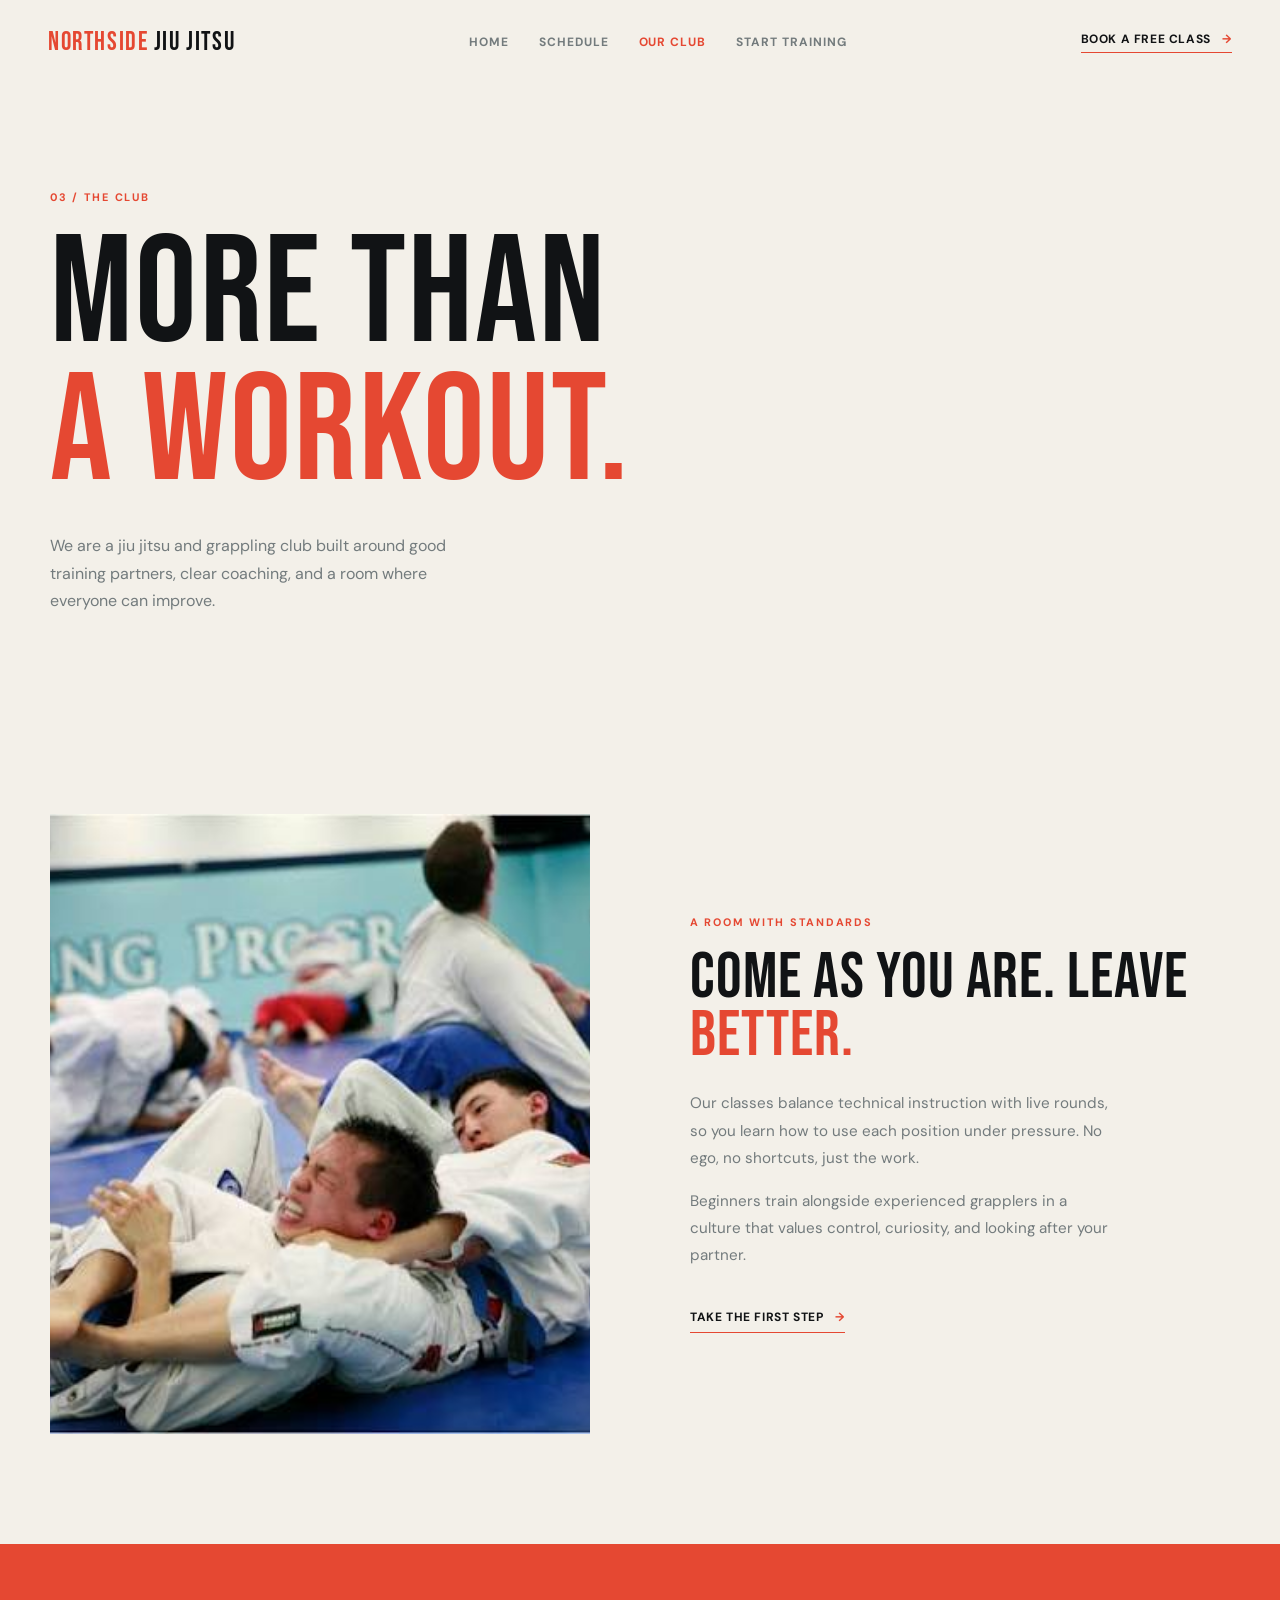
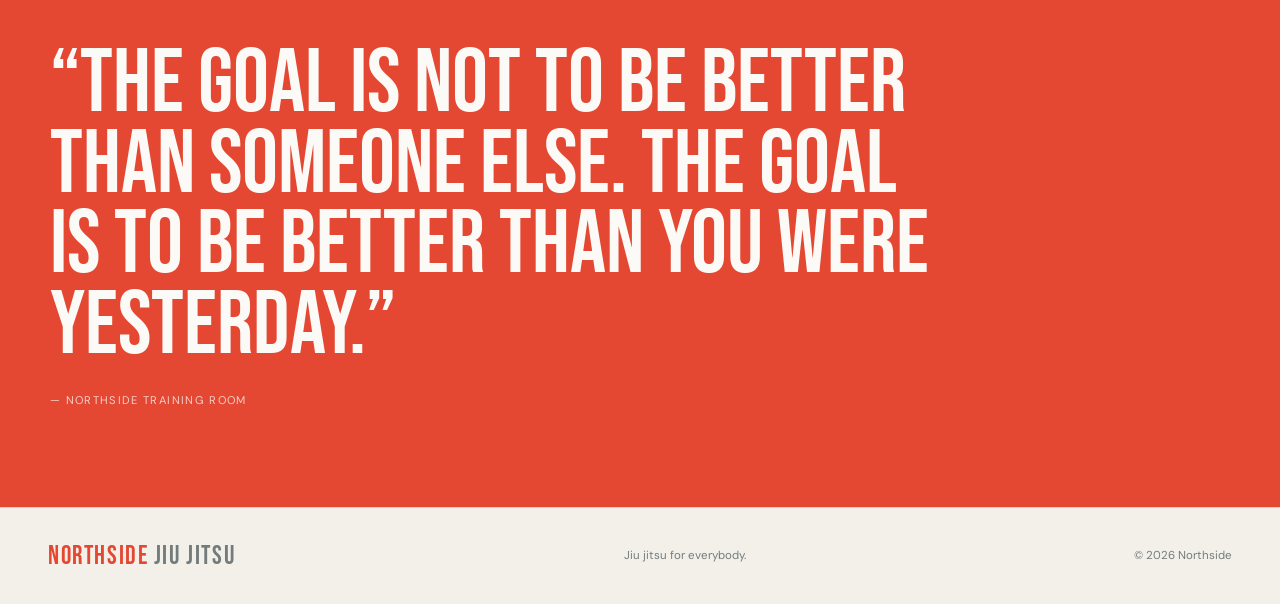
==== about.html @ 99dbfb48 "Add files via upload" ====
<!DOCTYPE html>
<html lang="en">
<head><meta charset="UTF-8"><meta name="viewport" content="width=device-width, initial-scale=1.0"><title>Our club | Northside Jiu Jitsu</title><link rel="preconnect" href="https://fonts.googleapis.com"><link rel="preconnect" href="https://fonts.gstatic.com" crossorigin><link href="https://fonts.googleapis.com/css2?family=Barlow+Condensed:wght@500;600;700&family=Bebas+Neue&family=DM+Sans:wght@400;500;700&display=swap" rel="stylesheet"><link rel="stylesheet" href="styles.css"></head>
<body><header class="site-header dark"><a class="logo" href="index.html"><span>Northside</span> Jiu Jitsu</a><button class="menu-toggle" type="button" aria-label="Open navigation" aria-expanded="false">Menu</button><nav class="site-nav" aria-label="Main navigation"><a href="index.html">Home</a><a href="shop.html">Schedule</a><a class="active" href="about.html">Our club</a><a href="contacts.html">Start training</a></nav><a class="header-link" href="contacts.html">Book a free class <span>&rarr;</span></a></header>
	<main><section class="page-hero page-width"><p class="eyebrow">03 / The club</p><h1>More than<br><em>a workout.</em></h1><p class="hero-text">We are a jiu jitsu and grappling club built around good training partners, clear coaching, and a room where everyone can improve.</p></section><section class="story-layout page-width section-pad"><div class="story-photo"><img src="images/images (1).jpg" alt="Grapplers drilling a jiu jitsu technique"></div><div class="story-copy"><div class="section-label">A room with standards</div><h2>Come as you are. Leave <em>better.</em></h2><p>Our classes balance technical instruction with live rounds, so you learn how to use each position under pressure. No ego, no shortcuts, just the work.</p><p>Beginners train alongside experienced grapplers in a culture that values control, curiosity, and looking after your partner.</p><a class="text-link" href="contacts.html">Take the first step <span>&rarr;</span></a></div></section><section class="quote-section"><div class="page-width"><p class="quote">“The goal is not to be better than someone else. The goal is to be better than you were yesterday.”</p><p class="quote-credit">— Northside training room</p></div></section></main>
	<footer class="site-footer"><a class="logo" href="index.html"><span>Northside</span> Jiu Jitsu</a><p>Jiu jitsu for everybody.</p><p>&copy; <span data-year></span> Northside</p></footer><script src="script.js"></script></body></html>
---- styles.css ----
:root {
	--black: #111315;
	--charcoal: #1b2022;
	--cream: #f3f0e9;
	--white: #fbfaf7;
	--red: #e54832;
	--red-dark: #b93224;
	--grey: #737b7d;
	--line: #d6d3ca;
}
* { box-sizing: border-box; }
html { scroll-behavior: smooth; }
body { margin: 0; min-width: 320px; background: var(--cream); color: var(--black); font-family: "DM Sans", sans-serif; }
a { color: inherit; text-decoration: none; }
button, input, textarea { font: inherit; }
.page-width { width: min(1180px, calc(100% - 96px)); margin: 0 auto; }
.site-header { position: absolute; top: 0; left: 0; z-index: 10; display: flex; align-items: center; width: 100%; padding: 26px 48px; color: var(--white); }
.site-header.dark { color: var(--black); }
.logo { font-family: "Bebas Neue", sans-serif; font-size: 1.65rem; letter-spacing: .06em; }
.logo span { color: var(--red); }
.site-nav { display: flex; gap: 30px; margin: 0 auto; color: rgba(251,250,247,.68); font-size: .75rem; font-weight: 700; letter-spacing: .08em; text-transform: uppercase; }
.site-header.dark .site-nav { color: var(--grey); }
.site-nav a { transition: color 180ms ease; }
.site-nav a:hover, .site-nav .active { color: var(--red); }
.header-link { border-bottom: 1px solid var(--red); padding-bottom: 5px; font-size: .75rem; font-weight: 700; letter-spacing: .05em; text-transform: uppercase; }
.header-link span, .text-link span, .button span { display: inline-block; margin-left: 8px; color: var(--red); transition: transform 180ms ease; }
.header-link:hover span, .text-link:hover span, .button:hover span { transform: translateX(4px); }
.menu-toggle { display: none; border: 0; background: transparent; color: inherit; cursor: pointer; font-size: .75rem; font-weight: 700; letter-spacing: .08em; text-transform: uppercase; }
.hero-home { position: relative; min-height: 760px; overflow: hidden; background: var(--black); color: var(--white); }
.hero-image { position: absolute; inset: 0; background: linear-gradient(90deg, rgba(9,11,12,.9), rgba(9,11,12,.16) 78%), url("images/Jiu-Jitsu-class-at-The-Ottawa-Jiu-Jitsu-Club.webp") center / cover; transform: scale(1.02); animation: slow-zoom 12s ease-out both; }
.hero-copy { position: relative; z-index: 1; display: flex; flex-direction: column; justify-content: center; min-height: 760px; padding-top: 70px; }
.eyebrow { margin: 0 0 22px; color: var(--red); font-size: .68rem; font-weight: 700; letter-spacing: .16em; text-transform: uppercase; }
.eyebrow.light { color: #ff705b; }
h1, h2 { margin: 0; font-family: "Bebas Neue", sans-serif; font-weight: 400; letter-spacing: .015em; line-height: .9; text-transform: uppercase; }
h1 { max-width: 800px; font-size: clamp(5rem, 11vw, 10.5rem); }
h1 em, h2 em { color: var(--red); font-style: normal; }
.hero-text { max-width: 430px; margin: 30px 0; color: var(--grey); font-size: 1rem; line-height: 1.7; }
.hero-copy .hero-text { color: rgba(251,250,247,.76); }
.button { display: inline-block; width: fit-content; padding: 15px 20px; border: 1px solid var(--red); background: var(--red); color: var(--white); cursor: pointer; font-size: .75rem; font-weight: 700; letter-spacing: .06em; text-transform: uppercase; transition: background 180ms ease, transform 180ms ease; }
.button:hover { background: var(--red-dark); transform: translateY(-2px); }
.button-light { border-color: rgba(251,250,247,.65); background: transparent; }
.button-light:hover { border-color: var(--red); background: var(--red); }
.hero-caption { position: absolute; right: 48px; bottom: 32px; z-index: 1; color: rgba(251,250,247,.62); font-size: .67rem; letter-spacing: .12em; text-transform: uppercase; }
.hero-caption span { margin-left: 28px; color: var(--red); }
.section-pad { padding-top: 110px; padding-bottom: 110px; }
.section-label { color: var(--red); font-size: .68rem; font-weight: 700; letter-spacing: .16em; text-transform: uppercase; }
.intro-grid { display: grid; grid-template-columns: 1fr 1fr; gap: 100px; margin-top: 38px; }
h2 { font-size: clamp(3.4rem, 6vw, 6.3rem); }
.large-copy { margin: 0 0 20px; font-family: "Barlow Condensed", sans-serif; font-size: 1.65rem; font-weight: 500; line-height: 1.15; text-transform: uppercase; }
.intro-grid p:not(.large-copy), .story-copy p, .contact-details p { max-width: 430px; color: var(--grey); font-size: .95rem; line-height: 1.8; }
.text-link { display: inline-block; margin-top: 24px; padding-bottom: 7px; border-bottom: 1px solid var(--red); font-size: .75rem; font-weight: 700; letter-spacing: .05em; text-transform: uppercase; }
.feature-section { background: var(--charcoal); color: var(--white); }
.feature-heading { display: flex; align-items: end; justify-content: space-between; gap: 30px; margin: 38px 0; }
.feature-heading .text-link { color: var(--white); }
.feature-image { position: relative; height: min(58vw, 650px); overflow: hidden; }
.feature-image img { width: 100%; height: 100%; object-fit: cover; opacity: .88; }
.image-note { position: absolute; right: 22px; bottom: 20px; color: var(--white); font-size: .67rem; letter-spacing: .12em; text-transform: uppercase; }
.page-hero { padding-top: 190px; padding-bottom: 90px; }
.page-hero h1 { max-width: 900px; font-size: clamp(5rem, 12vw, 11rem); }
.page-hero .hero-text { margin-bottom: 0; }
.story-layout, .contact-layout { display: grid; grid-template-columns: 1fr 1fr; gap: 100px; align-items: center; }
.story-photo { height: 620px; overflow: hidden; }
.story-photo img { width: 100%; height: 100%; object-fit: cover; }
.story-copy h2, .contact-details h2 { margin: 20px 0 26px; font-size: clamp(3.5rem, 5vw, 5.5rem); }
.quote-section { padding: 100px 0; background: var(--red); color: var(--white); }
.quote { max-width: 900px; margin: 0; font-family: "Bebas Neue", sans-serif; font-size: clamp(3.2rem, 7vw, 7rem); line-height: .9; text-transform: uppercase; }
.quote-credit { margin: 26px 0 0; color: rgba(251,250,247,.75); font-size: .7rem; letter-spacing: .12em; text-transform: uppercase; }
.schedule-hero { padding-bottom: 70px; }
.schedule { padding-top: 0; }
.schedule-intro { display: flex; align-items: end; justify-content: space-between; gap: 30px; margin-bottom: 35px; }
.schedule-intro h2 { font-size: clamp(3.5rem, 6vw, 6rem); }
.schedule-intro p { max-width: 330px; margin: 0; color: var(--grey); font-size: .9rem; line-height: 1.7; }
.schedule-table { border-top: 2px solid var(--black); }
.class-row { display: grid; grid-template-columns: 1.1fr 1fr 1.4fr .7fr; gap: 20px; align-items: center; padding: 22px 0; border-bottom: 1px solid var(--line); }
.class-row > * { margin: 0; }
.class-day { color: var(--red); font-size: .7rem; font-weight: 700; letter-spacing: .12em; text-transform: uppercase; }
.class-name { font-family: "Barlow Condensed", sans-serif; font-size: 1.5rem; font-weight: 600; text-transform: uppercase; }
.class-time, .class-level { color: var(--grey); font-size: .8rem; }
.class-level { text-align: right; }
.contact-hero { padding-bottom: 80px; }
.contact-email { display: inline-block; margin: 28px 0 10px; border-bottom: 1px solid var(--red); font-family: "Barlow Condensed", sans-serif; font-size: 1.8rem; text-transform: uppercase; }
.contact-address { font-size: .8rem !important; }
.contact-form { display: flex; flex-direction: column; gap: 22px; padding: 42px; background: var(--white); }
.contact-form label { color: var(--grey); font-size: .7rem; font-weight: 700; letter-spacing: .08em; text-transform: uppercase; }
.contact-form input, .contact-form textarea { display: block; width: 100%; margin-top: 9px; padding: 12px 0; border: 0; border-bottom: 1px solid var(--line); outline: 0; background: transparent; color: var(--black); resize: vertical; }
.contact-form input:focus, .contact-form textarea:focus { border-color: var(--red); }
.form-status { margin: 0; color: var(--red); font-size: .8rem; }
.site-footer { display: flex; align-items: center; justify-content: space-between; gap: 24px; padding: 32px 48px; border-top: 1px solid var(--line); color: var(--grey); font-size: .72rem; }
.site-footer p { margin: 0; }
@keyframes slow-zoom { from { transform: scale(1.1); } to { transform: scale(1.02); } }
@media (max-width: 760px) {
	.page-width { width: min(100% - 40px, 560px); }
	.site-header { padding: 22px 20px; }
	.menu-toggle { display: block; margin-left: auto; padding: 8px 0; }
	.site-nav { position: absolute; top: 70px; right: 20px; display: none; flex-direction: column; gap: 18px; padding: 20px; background: var(--white); box-shadow: 0 12px 30px rgba(0,0,0,.16); }
	.site-nav.open { display: flex; }
	.site-header:not(.dark) .site-nav { color: var(--black); }
	.header-link { display: none; }
	.hero-home, .hero-copy { min-height: 680px; }
	.hero-caption { right: 20px; bottom: 20px; }
	.intro-grid, .story-layout, .contact-layout { grid-template-columns: 1fr; gap: 48px; }
	.section-pad { padding-top: 78px; padding-bottom: 78px; }
	.feature-heading, .schedule-intro { align-items: start; flex-direction: column; }
	.feature-image { height: 70vw; }
	.page-hero { padding-top: 150px; padding-bottom: 65px; }
	.story-photo { height: 420px; }
	.class-row { grid-template-columns: 1fr 1fr; gap: 10px; padding: 18px 0; }
	.class-time, .class-level { text-align: left; }
	.class-name { grid-column: 1 / -1; grid-row: 2; }
	.class-time { grid-column: 1; grid-row: 3; }
	.class-level { grid-column: 2; grid-row: 3; }
	.contact-form { padding: 28px 22px; }
	.site-footer { align-items: flex-start; flex-direction: column; padding: 30px 20px; }
}
@media (prefers-reduced-motion: reduce) { *, *::before, *::after { animation-duration: .01ms !important; transition-duration: .01ms !important; scroll-behavior: auto !important; } }
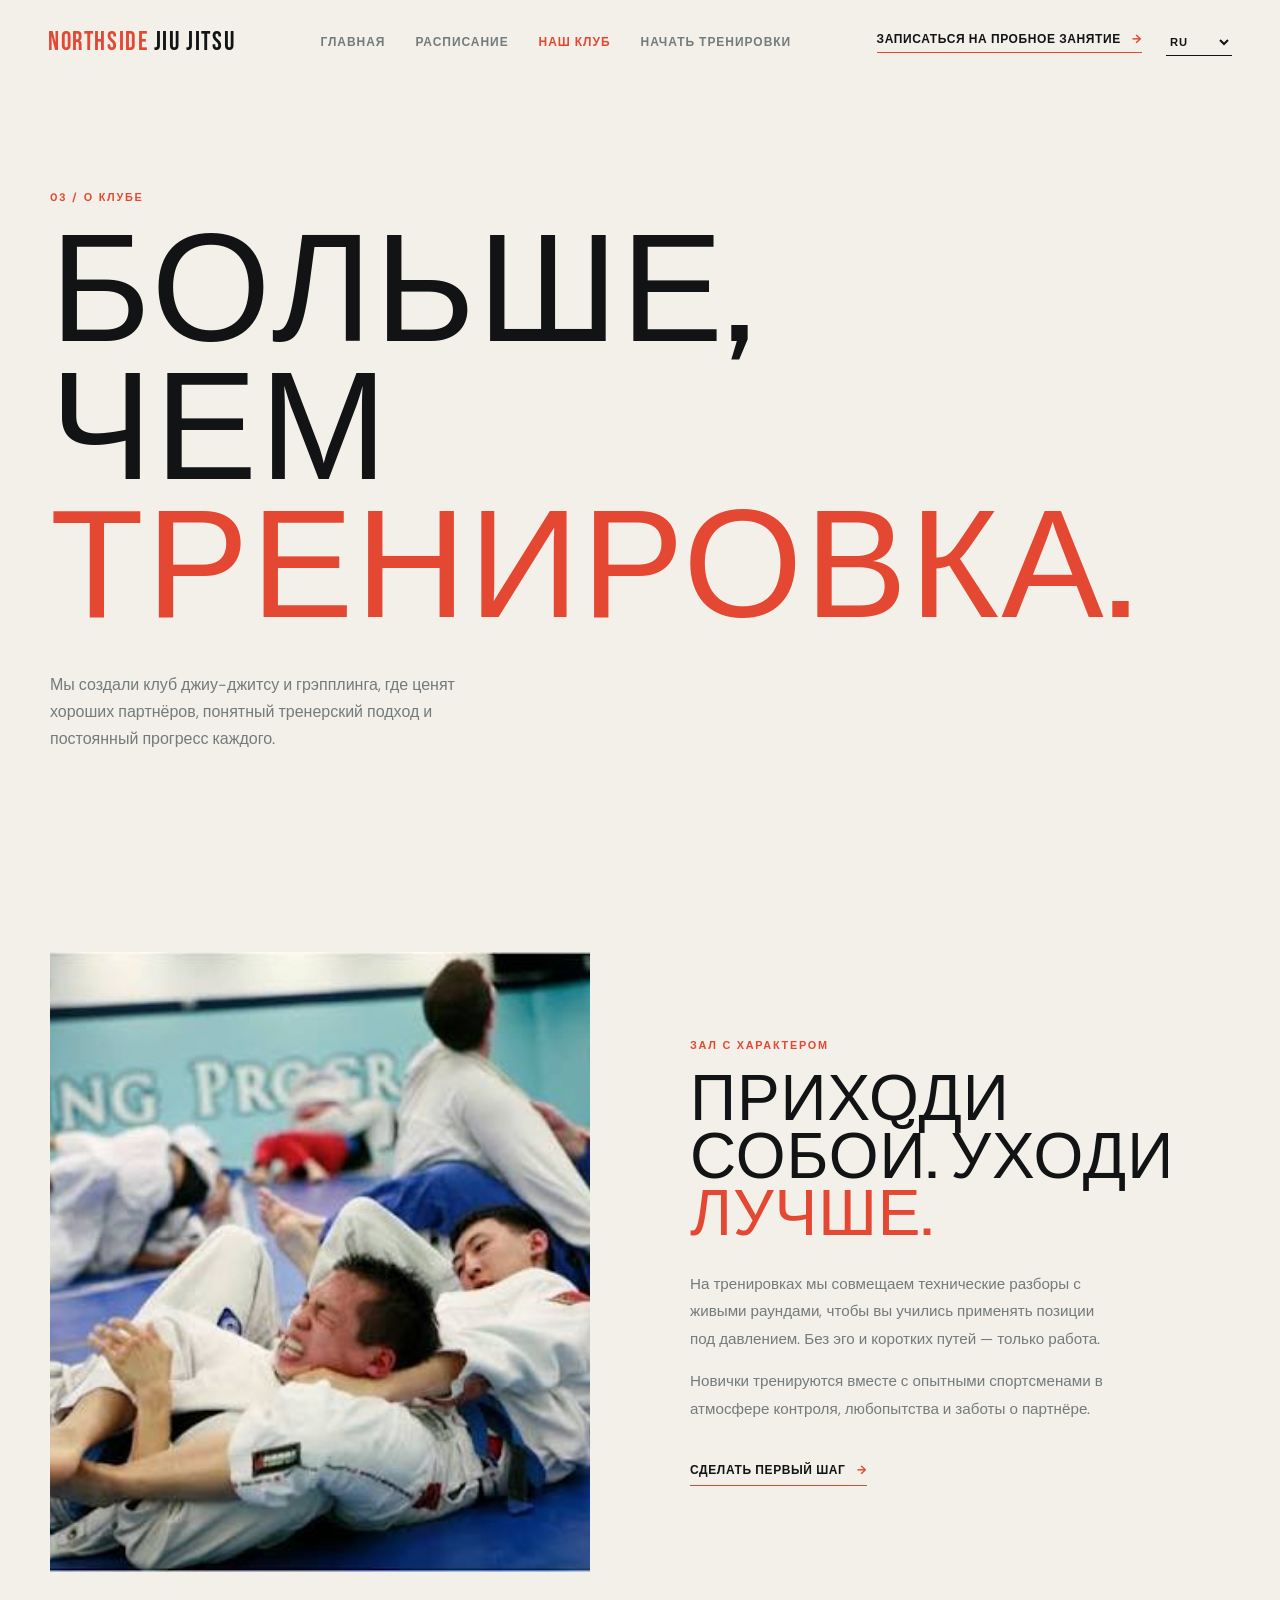
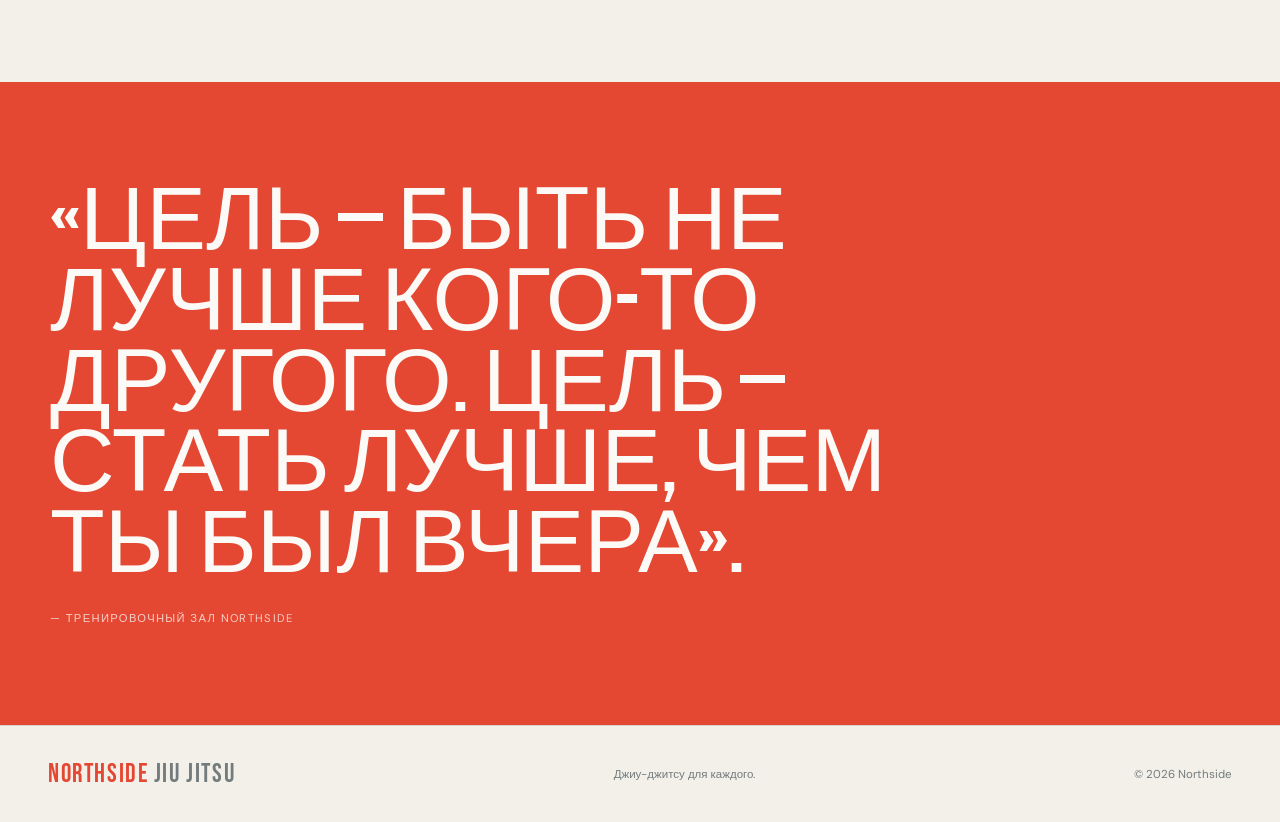
==== commit 6a280031: "Add files via upload" ====
--- a/about.html
+++ b/about.html
@@ -1,6 +1,6 @@
 <!DOCTYPE html>
-<html lang="en">
-<head><meta charset="UTF-8"><meta name="viewport" content="width=device-width, initial-scale=1.0"><title>Our club | Northside Jiu Jitsu</title><link rel="preconnect" href="https://fonts.googleapis.com"><link rel="preconnect" href="https://fonts.gstatic.com" crossorigin><link href="https://fonts.googleapis.com/css2?family=Barlow+Condensed:wght@500;600;700&family=Bebas+Neue&family=DM+Sans:wght@400;500;700&display=swap" rel="stylesheet"><link rel="stylesheet" href="styles.css"></head>
-<body><header class="site-header dark"><a class="logo" href="index.html"><span>Northside</span> Jiu Jitsu</a><button class="menu-toggle" type="button" aria-label="Open navigation" aria-expanded="false">Menu</button><nav class="site-nav" aria-label="Main navigation"><a href="index.html">Home</a><a href="shop.html">Schedule</a><a class="active" href="about.html">Our club</a><a href="contacts.html">Start training</a></nav><a class="header-link" href="contacts.html">Book a free class <span>&rarr;</span></a></header>
-	<main><section class="page-hero page-width"><p class="eyebrow">03 / The club</p><h1>More than<br><em>a workout.</em></h1><p class="hero-text">We are a jiu jitsu and grappling club built around good training partners, clear coaching, and a room where everyone can improve.</p></section><section class="story-layout page-width section-pad"><div class="story-photo"><img src="images/images (1).jpg" alt="Grapplers drilling a jiu jitsu technique"></div><div class="story-copy"><div class="section-label">A room with standards</div><h2>Come as you are. Leave <em>better.</em></h2><p>Our classes balance technical instruction with live rounds, so you learn how to use each position under pressure. No ego, no shortcuts, just the work.</p><p>Beginners train alongside experienced grapplers in a culture that values control, curiosity, and looking after your partner.</p><a class="text-link" href="contacts.html">Take the first step <span>&rarr;</span></a></div></section><section class="quote-section"><div class="page-width"><p class="quote">“The goal is not to be better than someone else. The goal is to be better than you were yesterday.”</p><p class="quote-credit">— Northside training room</p></div></section></main>
-	<footer class="site-footer"><a class="logo" href="index.html"><span>Northside</span> Jiu Jitsu</a><p>Jiu jitsu for everybody.</p><p>&copy; <span data-year></span> Northside</p></footer><script src="script.js"></script></body></html>
+<html lang="ru">
+<head><meta charset="UTF-8"><meta name="viewport" content="width=device-width, initial-scale=1.0"><title>Наш клуб | Northside Jiu Jitsu</title><link rel="preconnect" href="https://fonts.googleapis.com"><link rel="preconnect" href="https://fonts.gstatic.com" crossorigin><link href="https://fonts.googleapis.com/css2?family=Barlow+Condensed:wght@500;600;700&family=Bebas+Neue&family=DM+Sans:wght@400;500;700&display=swap" rel="stylesheet"><link rel="stylesheet" href="styles.css"></head>
+<body><header class="site-header dark"><a class="logo" href="index.html"><span>Northside</span> Jiu Jitsu</a><button class="menu-toggle" type="button" aria-label="Открыть навигацию" aria-expanded="false">Меню</button><nav class="site-nav" aria-label="Основная навигация"><a href="index.html">Главная</a><a href="shop.html">Расписание</a><a class="active" href="about.html">Наш клуб</a><a href="contacts.html">Начать тренировки</a></nav><a class="header-link" href="contacts.html">Записаться на пробное занятие <span>&rarr;</span></a></header>
+	<main><section class="page-hero page-width"><p class="eyebrow">03 / О клубе</p><h1>Больше, чем<br><em>тренировка.</em></h1><p class="hero-text">Мы создали клуб джиу-джитсу и грэпплинга, где ценят хороших партнёров, понятный тренерский подход и постоянный прогресс каждого.</p></section><section class="story-layout page-width section-pad"><div class="story-photo"><img src="images/images (1).jpg" alt="Грэпплеры отрабатывают технику джиу-джитсу"></div><div class="story-copy"><div class="section-label">Зал с характером</div><h2>Приходи собой. Уходи <em>лучше.</em></h2><p>На тренировках мы совмещаем технические разборы с живыми раундами, чтобы вы учились применять позиции под давлением. Без эго и коротких путей — только работа.</p><p>Новички тренируются вместе с опытными спортсменами в атмосфере контроля, любопытства и заботы о партнёре.</p><a class="text-link" href="contacts.html">Сделать первый шаг <span>&rarr;</span></a></div></section><section class="quote-section"><div class="page-width"><p class="quote">«Цель — быть не лучше кого-то другого. Цель — стать лучше, чем ты был вчера».</p><p class="quote-credit">— Тренировочный зал Northside</p></div></section></main>
+	<footer class="site-footer"><a class="logo" href="index.html"><span>Northside</span> Jiu Jitsu</a><p>Джиу-джитсу для каждого.</p><p>&copy; <span data-year></span> Northside</p></footer><script src="script.js"></script></body></html>
--- a/styles.css
+++ b/styles.css
@@ -26,6 +26,8 @@
 .header-link span, .text-link span, .button span { display: inline-block; margin-left: 8px; color: var(--red); transition: transform 180ms ease; }
 .header-link:hover span, .text-link:hover span, .button:hover span { transform: translateX(4px); }
 .menu-toggle { display: none; border: 0; background: transparent; color: inherit; cursor: pointer; font-size: .75rem; font-weight: 700; letter-spacing: .08em; text-transform: uppercase; }
+.language-select { margin-left: 24px; padding: 6px 22px 6px 0; border: 0; border-bottom: 1px solid currentColor; background: transparent; color: inherit; cursor: pointer; font-size: .7rem; font-weight: 700; letter-spacing: .08em; text-transform: uppercase; }
+.language-select option { color: var(--black); }
 .hero-home { position: relative; min-height: 760px; overflow: hidden; background: var(--black); color: var(--white); }
 .hero-image { position: absolute; inset: 0; background: linear-gradient(90deg, rgba(9,11,12,.9), rgba(9,11,12,.16) 78%), url("images/Jiu-Jitsu-class-at-The-Ottawa-Jiu-Jitsu-Club.webp") center / cover; transform: scale(1.02); animation: slow-zoom 12s ease-out both; }
 .hero-copy { position: relative; z-index: 1; display: flex; flex-direction: column; justify-content: center; min-height: 760px; padding-top: 70px; }
@@ -96,6 +98,7 @@
 	.site-nav.open { display: flex; }
 	.site-header:not(.dark) .site-nav { color: var(--black); }
 	.header-link { display: none; }
+	.language-select { margin-left: 20px; }
 	.hero-home, .hero-copy { min-height: 680px; }
 	.hero-caption { right: 20px; bottom: 20px; }
 	.intro-grid, .story-layout, .contact-layout { grid-template-columns: 1fr; gap: 48px; }
